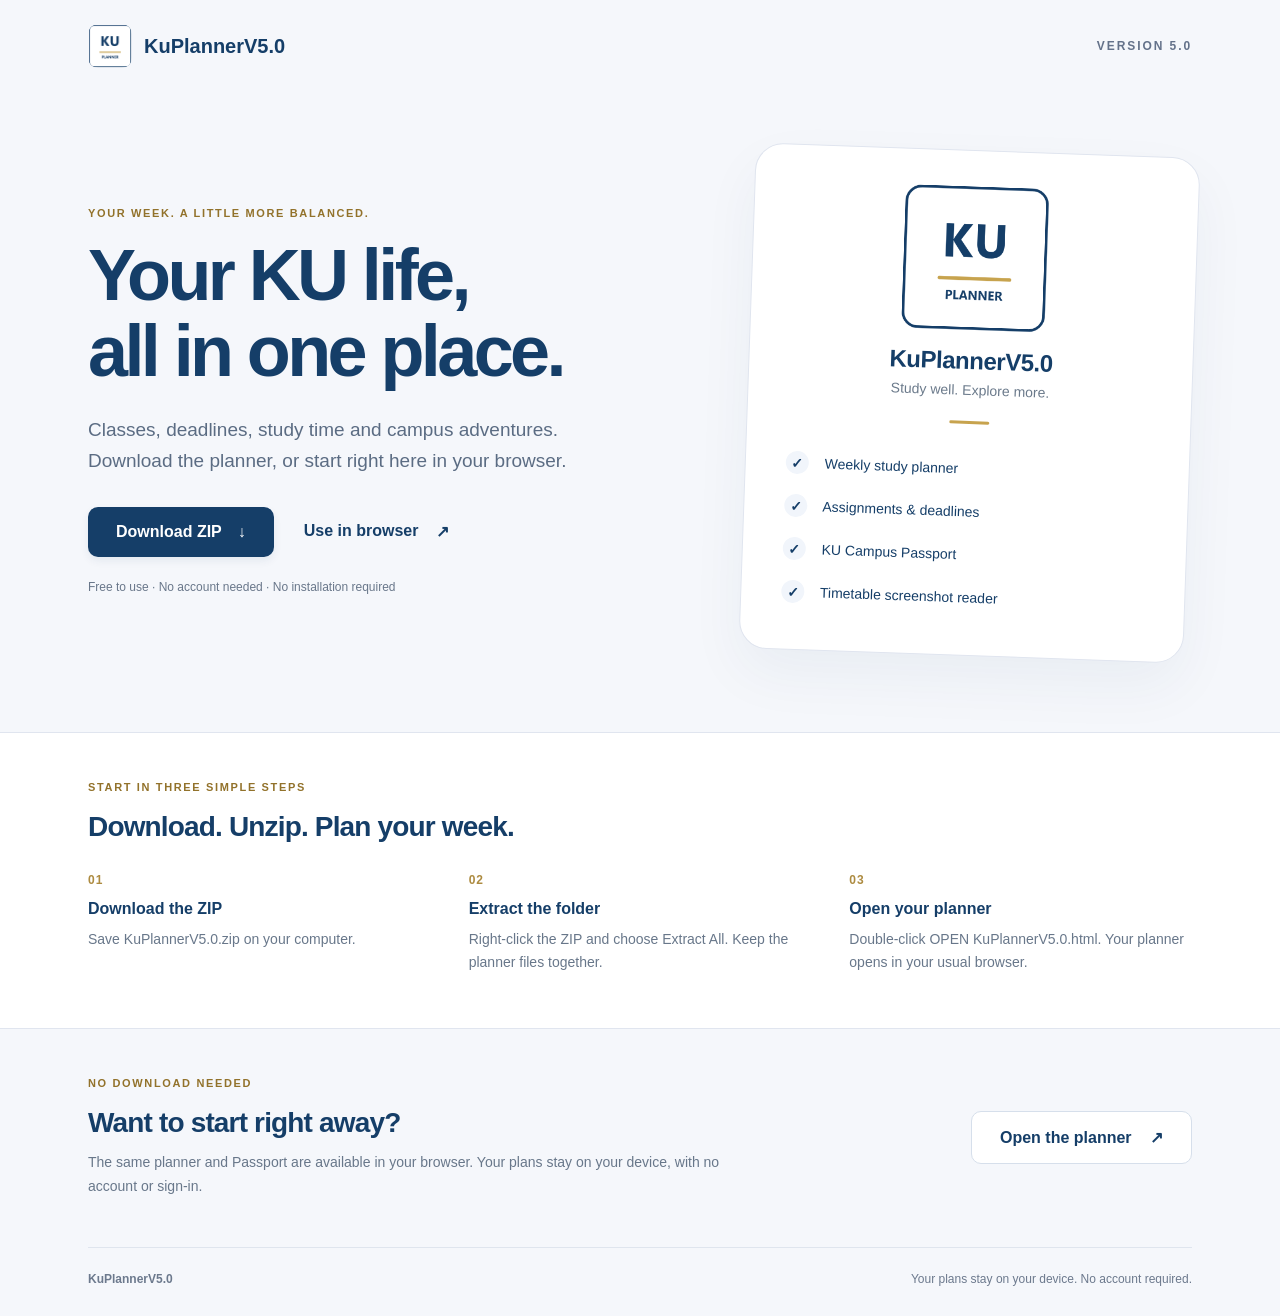
==== download.html @ 321b48bc "Publish KuPlannerV5.0 Publish the tested V5.0 website and downloadable ZIP. Remove installation prom" ====
<!doctype html>
<html lang="en">
<head>
  <meta charset="utf-8"><meta name="viewport" content="width=device-width,initial-scale=1">
  <meta name="theme-color" content="#153e68"><meta name="description" content="KuPlannerV5.0: download the ZIP or use the study planner and KU Campus Passport in your browser. Free to use, no account required.">
  <title>KuPlannerV5.0 · Download or open</title>
  <link rel="manifest" href="manifest.webmanifest"><link rel="icon" href="KUPlanner.ico">
  <link rel="stylesheet" href="download-v5.css"><script defer src="desktop-app-v5.js"></script>
</head>
<body class="install-page">
  <header class="get-header"><a href="index.html" class="brand"><img src="icon-192.png" width="44" height="44" alt=""><span>KuPlannerV5.0</span></a><span class="version">VERSION 5.0</span></header>
  <main>
    <section class="get-hero">
      <div class="get-copy"><p class="eyebrow">YOUR WEEK. A LITTLE MORE BALANCED.</p><h1>Your KU life,<br>all in one place.</h1><p class="intro">Classes, deadlines, study time and campus adventures. Download the planner, or start right here in your browser.</p><div class="get-buttons"><a class="install-primary" href="KuPlannerV5.0.zip" download="KuPlannerV5.0.zip">Download ZIP <span aria-hidden="true">↓</span></a><a class="use-online" href="index.html">Use in browser <span aria-hidden="true">↗</span></a></div><p class="install-note">Free to use · No account needed · No installation required</p></div>
      <div class="app-card"><img class="hero-icon" src="icon-512.png" alt="KU Planner icon" width="180" height="180"><strong>KuPlannerV5.0</strong><span>Study well. Explore more.</span><div class="card-rule"></div><ul><li><span aria-hidden="true">✓</span> Weekly study planner</li><li><span aria-hidden="true">✓</span> Assignments & deadlines</li><li><span aria-hidden="true">✓</span> KU Campus Passport</li><li><span aria-hidden="true">✓</span> Timetable screenshot reader</li></ul></div>
    </section>
    <section class="get-steps" aria-labelledby="stepsTitle"><div class="section-intro"><p class="eyebrow">START IN THREE SIMPLE STEPS</p><h2 id="stepsTitle">Download. Unzip. Plan your week.</h2></div><ol><li><span>01</span><div><h3>Download the ZIP</h3><p>Save KuPlannerV5.0.zip on your computer.</p></div></li><li><span>02</span><div><h3>Extract the folder</h3><p>Right-click the ZIP and choose Extract All. Keep the planner files together.</p></div></li><li><span>03</span><div><h3>Open your planner</h3><p>Double-click OPEN KuPlannerV5.0.html. Your planner opens in your usual browser.</p></div></li></ol></section>
    <section class="offline-download"><div><p class="eyebrow">NO DOWNLOAD NEEDED</p><h2>Want to start right away?</h2><p>The same planner and Passport are available in your browser. Your plans stay on your device, with no account or sign-in.</p></div><a class="download-zip" href="index.html">Open the planner <span aria-hidden="true">↗</span></a></section>
  </main>
  <footer class="get-footer"><span>KuPlannerV5.0</span><p>Your plans stay on your device. No account required.</p></footer>
</body></html>
---- download-v5.css ----
*{box-sizing:border-box}body{margin:0;background:#f5f7fb;color:#153e68;font-family:"Segoe UI",Arial,sans-serif}a{color:inherit}button,a{-webkit-tap-highlight-color:transparent}button{font:inherit;cursor:pointer}a:focus-visible,button:focus-visible{outline:3px solid #c7a34e;outline-offset:5px}.get-header{max-width:1152px;margin:auto;padding:24px 24px;display:flex;align-items:center;justify-content:space-between}.brand{display:flex;align-items:center;gap:12px;font-size:20px;font-weight:700;text-decoration:none}.brand img{border-radius:10px}.version{font-size:12px;letter-spacing:.16em;font-weight:700;color:#64728a}.get-hero{max-width:1152px;margin:auto;display:grid;grid-template-columns:1.3fr 1fr;gap:80px;padding:58px 24px 76px;align-items:center}.eyebrow{font-size:11px;font-weight:800;letter-spacing:.15em;color:#92722b;margin:0 0 18px}h1{font-size:clamp(44px,5.7vw,72px);line-height:1.06;letter-spacing:-.05em;margin:0 0 24px;font-weight:750}.intro{font-size:19px;line-height:1.65;color:#5b6c83;max-width:490px;margin:0 0 30px}.get-buttons{display:flex;gap:12px;align-items:center;flex-wrap:wrap}.install-primary,.download-zip{background:#153e68;color:white;border:0;border-radius:10px;padding:16px 28px;font-size:16px;font-weight:700;text-decoration:none;box-shadow:0 4px 8px #153e6812}.install-primary:hover,.download-zip:hover{background:#245583}.use-online{padding:16px 18px;text-decoration:none;font-weight:650;display:flex;gap:18px}.use-online:hover{text-decoration:underline}.install-note{font-size:12px;line-height:1.8;color:#69778a;max-width:450px;margin:20px 0 0}.install-feedback{font-size:14px;line-height:1.5;min-height:1.5em}.app-card{border-radius:28px;background:#fff;border:1px solid #e0e5ef;padding:32px 40px 36px;box-shadow:0 24px 56px #17375b0d;display:flex;align-items:center;flex-direction:column;transform:rotate(2deg)}.hero-icon{width:150px;height:150px;margin-bottom:14px}.app-card>strong{font-size:24px;letter-spacing:-.02em}.app-card>span{font-size:14px;color:#6b7a8b;margin-top:7px}.card-rule{height:3px;width:40px;background:#c7a34e;border-radius:4px;margin:23px 0}.app-card ul{padding:0;margin:0;list-style:none;align-self:stretch}.app-card li{padding:10px 0;font-size:14px}.app-card li span{display:inline-flex;align-items:center;justify-content:center;width:23px;height:23px;background:#f1f5fb;border-radius:50%;margin-right:12px;font-weight:800}.get-steps{background:white;border-block:1px solid #e0e5ef;padding:48px max(24px,calc((100vw - 1104px)/2)) 54px}.section-intro h2,.offline-download h2{font-size:28px;letter-spacing:-.03em;margin:0 0 24px}.get-steps ol{display:grid;grid-template-columns:repeat(3,1fr);list-style:none;padding:0;margin:30px 0 0;gap:38px}.get-steps li>span{font-size:12px;font-weight:800;letter-spacing:.08em;color:#ad8b40;display:block;margin-bottom:13px}.get-steps h3{font-size:16px;margin:0 0 10px}.get-steps li p{font-size:14px;line-height:1.65;color:#68778a;margin:0}.offline-download{max-width:1152px;margin:auto;padding:48px 24px;display:flex;align-items:center;gap:48px;justify-content:space-between}.offline-download>div{max-width:640px}.offline-download h2{margin-bottom:12px}.offline-download p:not(.eyebrow){font-size:14px;color:#68778a;line-height:1.7;margin:0}.download-zip{white-space:nowrap;box-shadow:none;background:white;border:1px solid #d6dfeb;color:#153e68}.download-zip:hover{background:#eaf0f8}.download-zip span{margin-left:14px}.get-footer{border-top:1px solid #dfe5ee;max-width:1104px;margin:auto;padding:24px 0 30px;display:flex;align-items:center;justify-content:space-between;gap:20px;font-size:12px;color:#6c798d}.get-footer>span{white-space:nowrap;font-weight:700}.get-footer p{margin:0;text-align:right}.install-page>.desktop-app-bar{margin:0 auto 20px}.install-page .desktop-app-actions button{border:1px solid #ccd7e6;background:#153e68;color:white;padding:10px 14px;border-radius:8px}.desktop-app-help button{padding:10px 18px;border:0;border-radius:8px;color:white;background:#153e68}.desktop-app-help ol{padding-left:20px;line-height:1.7}.desktop-app-help h2{font-size:24px}.desktop-app-help a{font-weight:700}@media(max-width:780px){.get-hero{grid-template-columns:1fr;gap:30px;padding-top:26px;padding-bottom:40px}.app-card{transform:none;max-width:440px;width:100%;margin:auto}.get-steps ol{grid-template-columns:1fr;gap:25px}.get-steps li{display:flex;gap:22px}.get-steps li>span{margin-top:4px}.offline-download{align-items:flex-start;flex-direction:column;gap:24px}.get-footer{margin:0 24px;align-items:flex-start;flex-direction:column;gap:10px}.get-footer p{text-align:left}.get-header{padding-top:20px}.version{font-size:10px}.get-steps{padding-block:32px}}

.install-primary{display:inline-flex;gap:16px;align-items:center;text-decoration:none}.install-primary:hover{background:#245583}
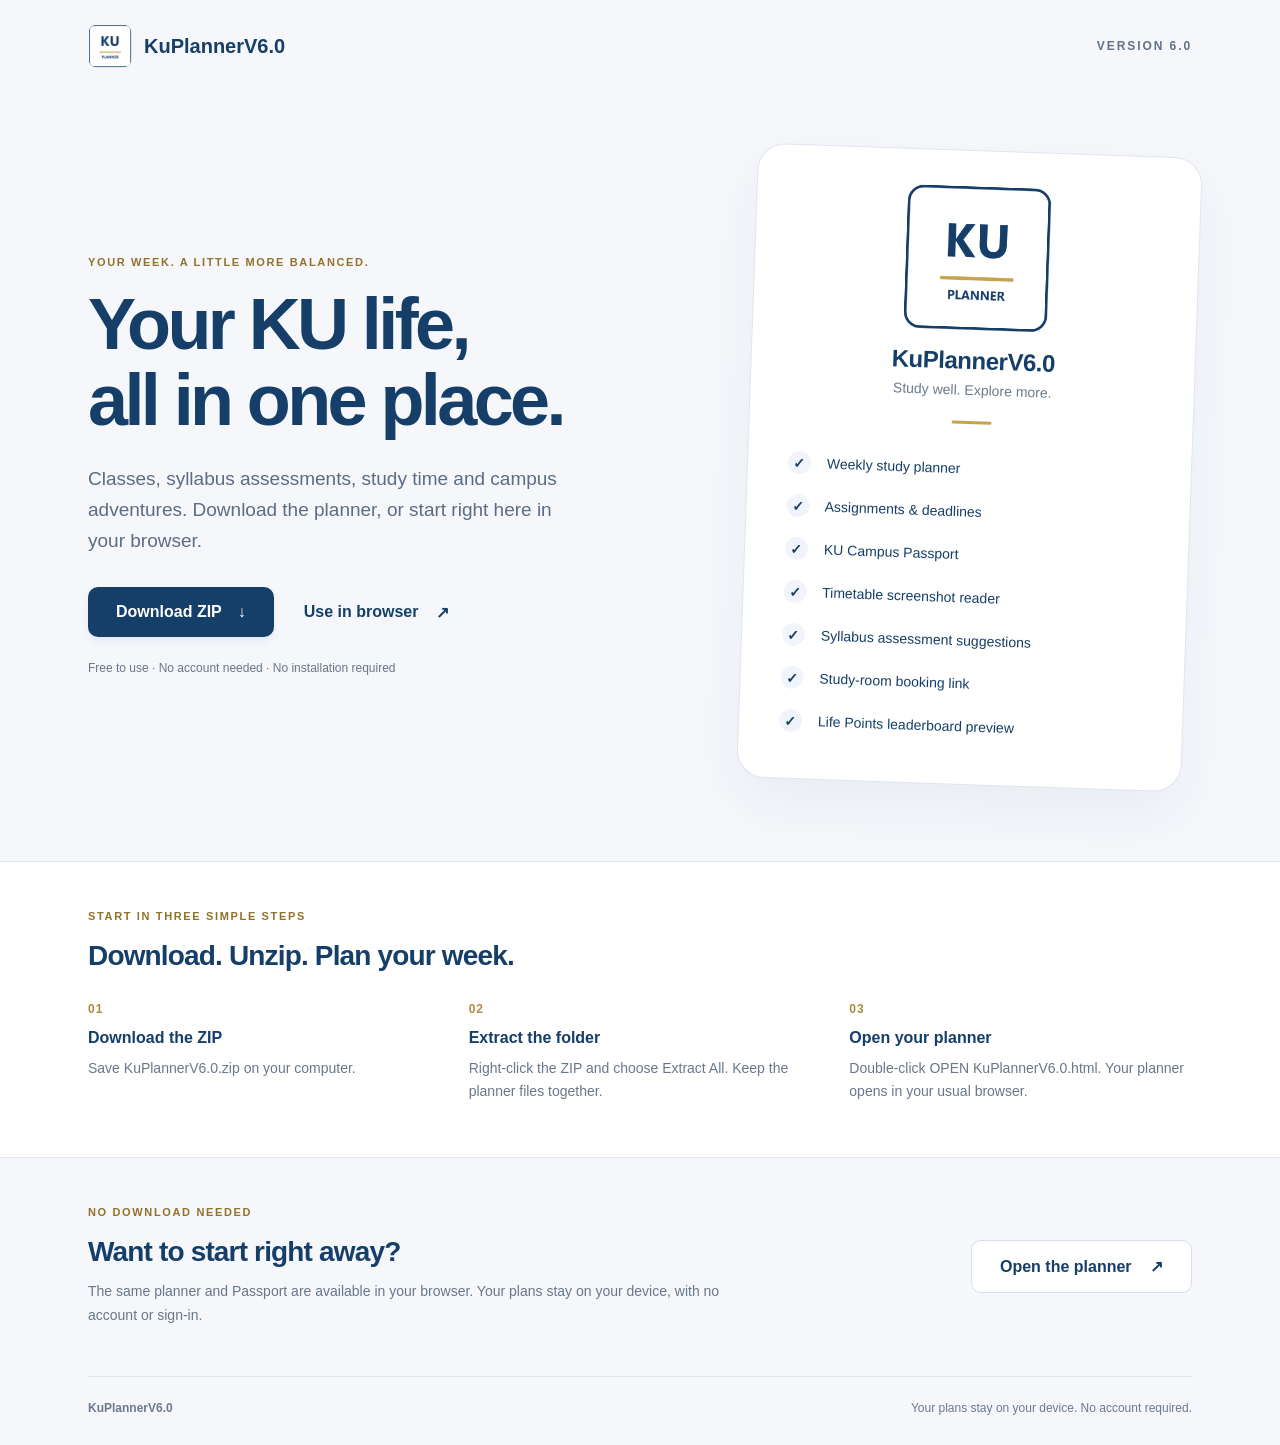
==== commit 38910831: "Publish KuPlannerV6.0 Add the KU Library study-room booking link, a clearly labeled sample Life Poin" ====
--- a/download.html
+++ b/download.html
@@ -2,20 +2,20 @@
 <html lang="en">
 <head>
   <meta charset="utf-8"><meta name="viewport" content="width=device-width,initial-scale=1">
-  <meta name="theme-color" content="#153e68"><meta name="description" content="KuPlannerV5.0: download the ZIP or use the study planner and KU Campus Passport in your browser. Free to use, no account required.">
-  <title>KuPlannerV5.0 · Download or open</title>
+  <meta name="theme-color" content="#153e68"><meta name="description" content="KuPlannerV6.0: download the ZIP or use the study planner and KU Campus Passport in your browser. Free to use, no account required.">
+  <title>KuPlannerV6.0 · Download or open</title>
   <link rel="manifest" href="manifest.webmanifest"><link rel="icon" href="KUPlanner.ico">
-  <link rel="stylesheet" href="download-v5.css"><script defer src="desktop-app-v5.js"></script>
+  <link rel="stylesheet" href="download-v6.css"><script defer src="desktop-app-v6.js"></script>
 </head>
 <body class="install-page">
-  <header class="get-header"><a href="index.html" class="brand"><img src="icon-192.png" width="44" height="44" alt=""><span>KuPlannerV5.0</span></a><span class="version">VERSION 5.0</span></header>
+  <header class="get-header"><a href="index.html" class="brand"><img src="icon-192.png" width="44" height="44" alt=""><span>KuPlannerV6.0</span></a><span class="version">VERSION 6.0</span></header>
   <main>
     <section class="get-hero">
-      <div class="get-copy"><p class="eyebrow">YOUR WEEK. A LITTLE MORE BALANCED.</p><h1>Your KU life,<br>all in one place.</h1><p class="intro">Classes, deadlines, study time and campus adventures. Download the planner, or start right here in your browser.</p><div class="get-buttons"><a class="install-primary" href="KuPlannerV5.0.zip" download="KuPlannerV5.0.zip">Download ZIP <span aria-hidden="true">↓</span></a><a class="use-online" href="index.html">Use in browser <span aria-hidden="true">↗</span></a></div><p class="install-note">Free to use · No account needed · No installation required</p></div>
-      <div class="app-card"><img class="hero-icon" src="icon-512.png" alt="KU Planner icon" width="180" height="180"><strong>KuPlannerV5.0</strong><span>Study well. Explore more.</span><div class="card-rule"></div><ul><li><span aria-hidden="true">✓</span> Weekly study planner</li><li><span aria-hidden="true">✓</span> Assignments & deadlines</li><li><span aria-hidden="true">✓</span> KU Campus Passport</li><li><span aria-hidden="true">✓</span> Timetable screenshot reader</li></ul></div>
+      <div class="get-copy"><p class="eyebrow">YOUR WEEK. A LITTLE MORE BALANCED.</p><h1>Your KU life,<br>all in one place.</h1><p class="intro">Classes, syllabus assessments, study time and campus adventures. Download the planner, or start right here in your browser.</p><div class="get-buttons"><a class="install-primary" href="KuPlannerV6.0.zip" download="KuPlannerV6.0.zip">Download ZIP <span aria-hidden="true">↓</span></a><a class="use-online" href="index.html">Use in browser <span aria-hidden="true">↗</span></a></div><p class="install-note">Free to use · No account needed · No installation required</p></div>
+      <div class="app-card"><img class="hero-icon" src="icon-512.png" alt="KU Planner icon" width="180" height="180"><strong>KuPlannerV6.0</strong><span>Study well. Explore more.</span><div class="card-rule"></div><ul><li><span aria-hidden="true">✓</span> Weekly study planner</li><li><span aria-hidden="true">✓</span> Assignments & deadlines</li><li><span aria-hidden="true">✓</span> KU Campus Passport</li><li><span aria-hidden="true">✓</span> Timetable screenshot reader</li><li><span aria-hidden="true">✓</span> Syllabus assessment suggestions</li><li><span aria-hidden="true">✓</span> Study-room booking link</li><li><span aria-hidden="true">✓</span> Life Points leaderboard preview</li></ul></div>
     </section>
-    <section class="get-steps" aria-labelledby="stepsTitle"><div class="section-intro"><p class="eyebrow">START IN THREE SIMPLE STEPS</p><h2 id="stepsTitle">Download. Unzip. Plan your week.</h2></div><ol><li><span>01</span><div><h3>Download the ZIP</h3><p>Save KuPlannerV5.0.zip on your computer.</p></div></li><li><span>02</span><div><h3>Extract the folder</h3><p>Right-click the ZIP and choose Extract All. Keep the planner files together.</p></div></li><li><span>03</span><div><h3>Open your planner</h3><p>Double-click OPEN KuPlannerV5.0.html. Your planner opens in your usual browser.</p></div></li></ol></section>
+    <section class="get-steps" aria-labelledby="stepsTitle"><div class="section-intro"><p class="eyebrow">START IN THREE SIMPLE STEPS</p><h2 id="stepsTitle">Download. Unzip. Plan your week.</h2></div><ol><li><span>01</span><div><h3>Download the ZIP</h3><p>Save KuPlannerV6.0.zip on your computer.</p></div></li><li><span>02</span><div><h3>Extract the folder</h3><p>Right-click the ZIP and choose Extract All. Keep the planner files together.</p></div></li><li><span>03</span><div><h3>Open your planner</h3><p>Double-click OPEN KuPlannerV6.0.html. Your planner opens in your usual browser.</p></div></li></ol></section>
     <section class="offline-download"><div><p class="eyebrow">NO DOWNLOAD NEEDED</p><h2>Want to start right away?</h2><p>The same planner and Passport are available in your browser. Your plans stay on your device, with no account or sign-in.</p></div><a class="download-zip" href="index.html">Open the planner <span aria-hidden="true">↗</span></a></section>
   </main>
-  <footer class="get-footer"><span>KuPlannerV5.0</span><p>Your plans stay on your device. No account required.</p></footer>
+  <footer class="get-footer"><span>KuPlannerV6.0</span><p>Your plans stay on your device. No account required.</p></footer>
 </body></html>
--- a/download-v6.css
+++ b/download-v6.css
@@ -0,0 +1,3 @@
+*{box-sizing:border-box}body{margin:0;background:#f5f7fb;color:#153e68;font-family:"Segoe UI",Arial,sans-serif}a{color:inherit}button,a{-webkit-tap-highlight-color:transparent}button{font:inherit;cursor:pointer}a:focus-visible,button:focus-visible{outline:3px solid #c7a34e;outline-offset:5px}.get-header{max-width:1152px;margin:auto;padding:24px 24px;display:flex;align-items:center;justify-content:space-between}.brand{display:flex;align-items:center;gap:12px;font-size:20px;font-weight:700;text-decoration:none}.brand img{border-radius:10px}.version{font-size:12px;letter-spacing:.16em;font-weight:700;color:#64728a}.get-hero{max-width:1152px;margin:auto;display:grid;grid-template-columns:1.3fr 1fr;gap:80px;padding:58px 24px 76px;align-items:center}.eyebrow{font-size:11px;font-weight:800;letter-spacing:.15em;color:#92722b;margin:0 0 18px}h1{font-size:clamp(44px,5.7vw,72px);line-height:1.06;letter-spacing:-.05em;margin:0 0 24px;font-weight:750}.intro{font-size:19px;line-height:1.65;color:#5b6c83;max-width:490px;margin:0 0 30px}.get-buttons{display:flex;gap:12px;align-items:center;flex-wrap:wrap}.install-primary,.download-zip{background:#153e68;color:white;border:0;border-radius:10px;padding:16px 28px;font-size:16px;font-weight:700;text-decoration:none;box-shadow:0 4px 8px #153e6812}.install-primary:hover,.download-zip:hover{background:#245583}.use-online{padding:16px 18px;text-decoration:none;font-weight:650;display:flex;gap:18px}.use-online:hover{text-decoration:underline}.install-note{font-size:12px;line-height:1.8;color:#69778a;max-width:450px;margin:20px 0 0}.install-feedback{font-size:14px;line-height:1.5;min-height:1.5em}.app-card{border-radius:28px;background:#fff;border:1px solid #e0e5ef;padding:32px 40px 36px;box-shadow:0 24px 56px #17375b0d;display:flex;align-items:center;flex-direction:column;transform:rotate(2deg)}.hero-icon{width:150px;height:150px;margin-bottom:14px}.app-card>strong{font-size:24px;letter-spacing:-.02em}.app-card>span{font-size:14px;color:#6b7a8b;margin-top:7px}.card-rule{height:3px;width:40px;background:#c7a34e;border-radius:4px;margin:23px 0}.app-card ul{padding:0;margin:0;list-style:none;align-self:stretch}.app-card li{padding:10px 0;font-size:14px}.app-card li span{display:inline-flex;align-items:center;justify-content:center;width:23px;height:23px;background:#f1f5fb;border-radius:50%;margin-right:12px;font-weight:800}.get-steps{background:white;border-block:1px solid #e0e5ef;padding:48px max(24px,calc((100vw - 1104px)/2)) 54px}.section-intro h2,.offline-download h2{font-size:28px;letter-spacing:-.03em;margin:0 0 24px}.get-steps ol{display:grid;grid-template-columns:repeat(3,1fr);list-style:none;padding:0;margin:30px 0 0;gap:38px}.get-steps li>span{font-size:12px;font-weight:800;letter-spacing:.08em;color:#ad8b40;display:block;margin-bottom:13px}.get-steps h3{font-size:16px;margin:0 0 10px}.get-steps li p{font-size:14px;line-height:1.65;color:#68778a;margin:0}.offline-download{max-width:1152px;margin:auto;padding:48px 24px;display:flex;align-items:center;gap:48px;justify-content:space-between}.offline-download>div{max-width:640px}.offline-download h2{margin-bottom:12px}.offline-download p:not(.eyebrow){font-size:14px;color:#68778a;line-height:1.7;margin:0}.download-zip{white-space:nowrap;box-shadow:none;background:white;border:1px solid #d6dfeb;color:#153e68}.download-zip:hover{background:#eaf0f8}.download-zip span{margin-left:14px}.get-footer{border-top:1px solid #dfe5ee;max-width:1104px;margin:auto;padding:24px 0 30px;display:flex;align-items:center;justify-content:space-between;gap:20px;font-size:12px;color:#6c798d}.get-footer>span{white-space:nowrap;font-weight:700}.get-footer p{margin:0;text-align:right}.install-page>.desktop-app-bar{margin:0 auto 20px}.install-page .desktop-app-actions button{border:1px solid #ccd7e6;background:#153e68;color:white;padding:10px 14px;border-radius:8px}.desktop-app-help button{padding:10px 18px;border:0;border-radius:8px;color:white;background:#153e68}.desktop-app-help ol{padding-left:20px;line-height:1.7}.desktop-app-help h2{font-size:24px}.desktop-app-help a{font-weight:700}@media(max-width:780px){.get-hero{grid-template-columns:1fr;gap:30px;padding-top:26px;padding-bottom:40px}.app-card{transform:none;max-width:440px;width:100%;margin:auto}.get-steps ol{grid-template-columns:1fr;gap:25px}.get-steps li{display:flex;gap:22px}.get-steps li>span{margin-top:4px}.offline-download{align-items:flex-start;flex-direction:column;gap:24px}.get-footer{margin:0 24px;align-items:flex-start;flex-direction:column;gap:10px}.get-footer p{text-align:left}.get-header{padding-top:20px}.version{font-size:10px}.get-steps{padding-block:32px}}
+
+.install-primary{display:inline-flex;gap:16px;align-items:center;text-decoration:none}.install-primary:hover{background:#245583}
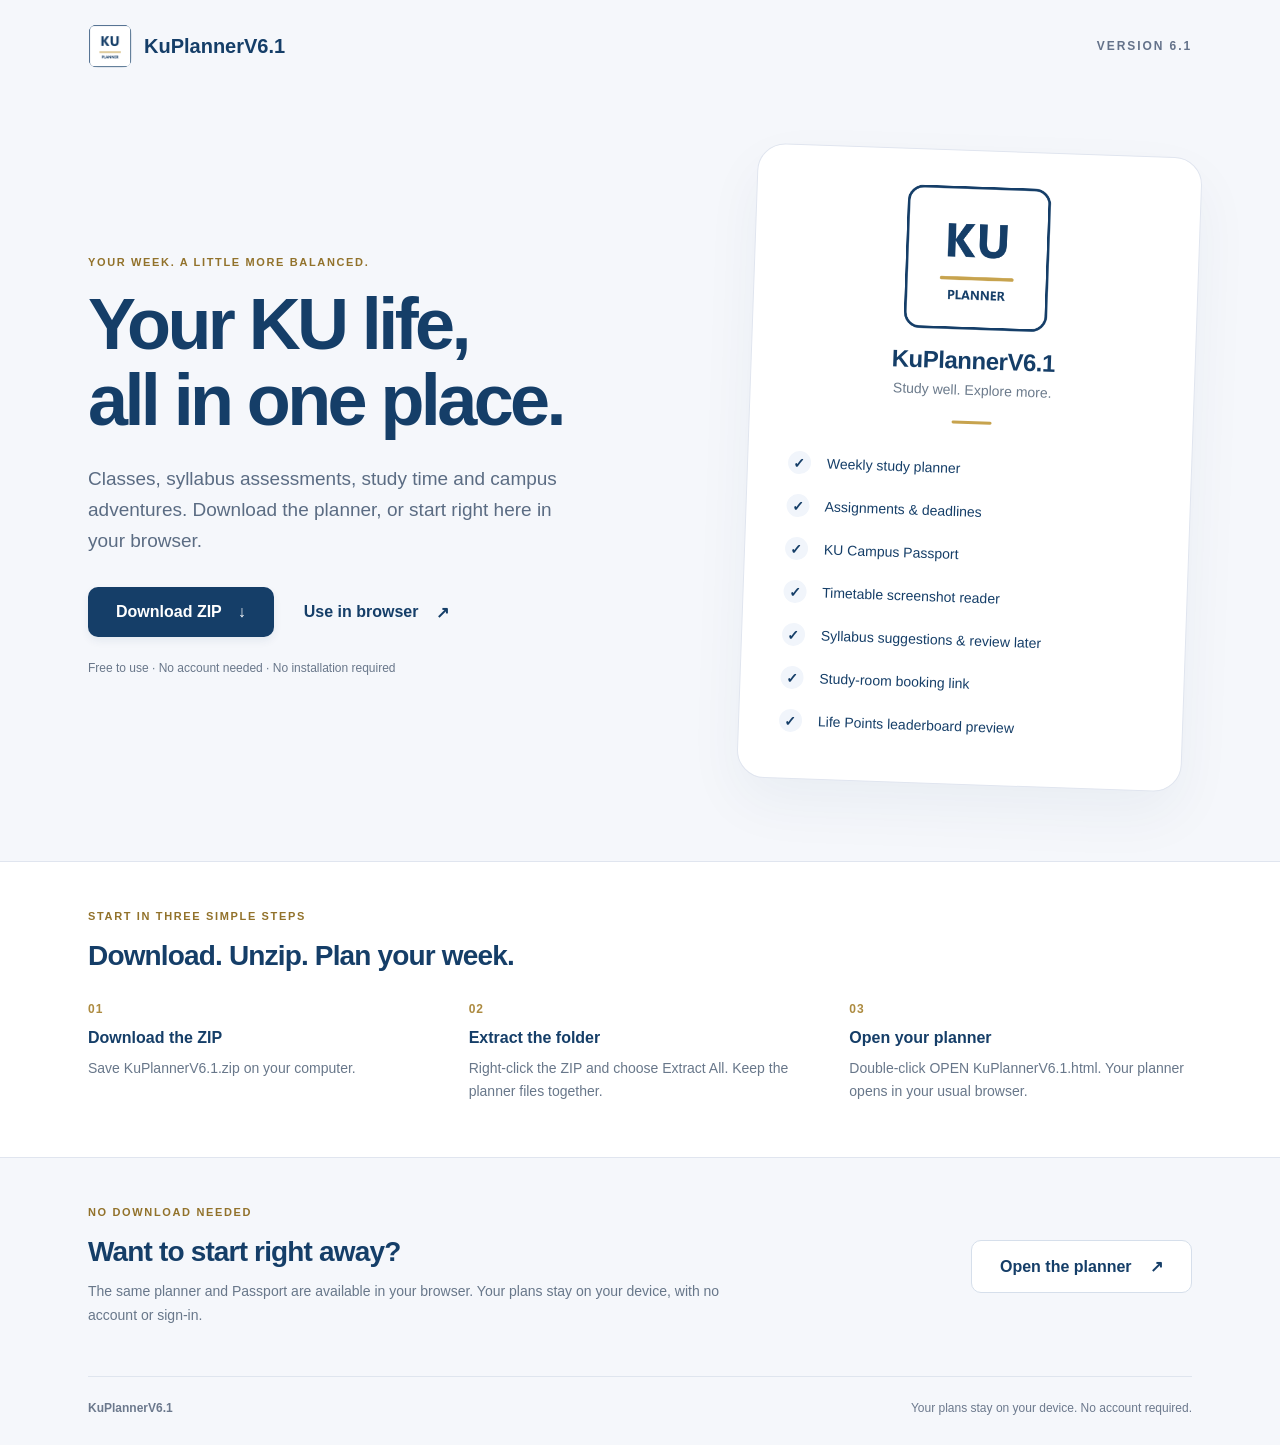
==== commit 91d21b68: "Publish KuPlannerV6.1: priorities, review later and study reminders Rank unfinished assignments due " ====
--- a/download.html
+++ b/download.html
@@ -2,20 +2,20 @@
 <html lang="en">
 <head>
   <meta charset="utf-8"><meta name="viewport" content="width=device-width,initial-scale=1">
-  <meta name="theme-color" content="#153e68"><meta name="description" content="KuPlannerV6.0: download the ZIP or use the study planner and KU Campus Passport in your browser. Free to use, no account required.">
-  <title>KuPlannerV6.0 · Download or open</title>
+  <meta name="theme-color" content="#153e68"><meta name="description" content="KuPlannerV6.1: download the ZIP or use the study planner and KU Campus Passport in your browser. Free to use, no account required.">
+  <title>KuPlannerV6.1 · Download or open</title>
   <link rel="manifest" href="manifest.webmanifest"><link rel="icon" href="KUPlanner.ico">
-  <link rel="stylesheet" href="download-v6.css"><script defer src="desktop-app-v6.js"></script>
+  <link rel="stylesheet" href="download-v61.css"><script defer src="desktop-app-v61.js"></script>
 </head>
 <body class="install-page">
-  <header class="get-header"><a href="index.html" class="brand"><img src="icon-192.png" width="44" height="44" alt=""><span>KuPlannerV6.0</span></a><span class="version">VERSION 6.0</span></header>
+  <header class="get-header"><a href="index.html" class="brand"><img src="icon-192.png" width="44" height="44" alt=""><span>KuPlannerV6.1</span></a><span class="version">VERSION 6.1</span></header>
   <main>
     <section class="get-hero">
-      <div class="get-copy"><p class="eyebrow">YOUR WEEK. A LITTLE MORE BALANCED.</p><h1>Your KU life,<br>all in one place.</h1><p class="intro">Classes, syllabus assessments, study time and campus adventures. Download the planner, or start right here in your browser.</p><div class="get-buttons"><a class="install-primary" href="KuPlannerV6.0.zip" download="KuPlannerV6.0.zip">Download ZIP <span aria-hidden="true">↓</span></a><a class="use-online" href="index.html">Use in browser <span aria-hidden="true">↗</span></a></div><p class="install-note">Free to use · No account needed · No installation required</p></div>
-      <div class="app-card"><img class="hero-icon" src="icon-512.png" alt="KU Planner icon" width="180" height="180"><strong>KuPlannerV6.0</strong><span>Study well. Explore more.</span><div class="card-rule"></div><ul><li><span aria-hidden="true">✓</span> Weekly study planner</li><li><span aria-hidden="true">✓</span> Assignments & deadlines</li><li><span aria-hidden="true">✓</span> KU Campus Passport</li><li><span aria-hidden="true">✓</span> Timetable screenshot reader</li><li><span aria-hidden="true">✓</span> Syllabus assessment suggestions</li><li><span aria-hidden="true">✓</span> Study-room booking link</li><li><span aria-hidden="true">✓</span> Life Points leaderboard preview</li></ul></div>
+      <div class="get-copy"><p class="eyebrow">YOUR WEEK. A LITTLE MORE BALANCED.</p><h1>Your KU life,<br>all in one place.</h1><p class="intro">Classes, syllabus assessments, study time and campus adventures. Download the planner, or start right here in your browser.</p><div class="get-buttons"><a class="install-primary" href="KuPlannerV6.1.zip" download="KuPlannerV6.1.zip">Download ZIP <span aria-hidden="true">↓</span></a><a class="use-online" href="index.html">Use in browser <span aria-hidden="true">↗</span></a></div><p class="install-note">Free to use · No account needed · No installation required</p></div>
+      <div class="app-card"><img class="hero-icon" src="icon-512.png" alt="KU Planner icon" width="180" height="180"><strong>KuPlannerV6.1</strong><span>Study well. Explore more.</span><div class="card-rule"></div><ul><li><span aria-hidden="true">✓</span> Weekly study planner</li><li><span aria-hidden="true">✓</span> Assignments & deadlines</li><li><span aria-hidden="true">✓</span> KU Campus Passport</li><li><span aria-hidden="true">✓</span> Timetable screenshot reader</li><li><span aria-hidden="true">✓</span> Syllabus suggestions &amp; review later</li><li><span aria-hidden="true">✓</span> Study-room booking link</li><li><span aria-hidden="true">✓</span> Life Points leaderboard preview</li></ul></div>
     </section>
-    <section class="get-steps" aria-labelledby="stepsTitle"><div class="section-intro"><p class="eyebrow">START IN THREE SIMPLE STEPS</p><h2 id="stepsTitle">Download. Unzip. Plan your week.</h2></div><ol><li><span>01</span><div><h3>Download the ZIP</h3><p>Save KuPlannerV6.0.zip on your computer.</p></div></li><li><span>02</span><div><h3>Extract the folder</h3><p>Right-click the ZIP and choose Extract All. Keep the planner files together.</p></div></li><li><span>03</span><div><h3>Open your planner</h3><p>Double-click OPEN KuPlannerV6.0.html. Your planner opens in your usual browser.</p></div></li></ol></section>
+    <section class="get-steps" aria-labelledby="stepsTitle"><div class="section-intro"><p class="eyebrow">START IN THREE SIMPLE STEPS</p><h2 id="stepsTitle">Download. Unzip. Plan your week.</h2></div><ol><li><span>01</span><div><h3>Download the ZIP</h3><p>Save KuPlannerV6.1.zip on your computer.</p></div></li><li><span>02</span><div><h3>Extract the folder</h3><p>Right-click the ZIP and choose Extract All. Keep the planner files together.</p></div></li><li><span>03</span><div><h3>Open your planner</h3><p>Double-click OPEN KuPlannerV6.1.html. Your planner opens in your usual browser.</p></div></li></ol></section>
     <section class="offline-download"><div><p class="eyebrow">NO DOWNLOAD NEEDED</p><h2>Want to start right away?</h2><p>The same planner and Passport are available in your browser. Your plans stay on your device, with no account or sign-in.</p></div><a class="download-zip" href="index.html">Open the planner <span aria-hidden="true">↗</span></a></section>
   </main>
-  <footer class="get-footer"><span>KuPlannerV6.0</span><p>Your plans stay on your device. No account required.</p></footer>
+  <footer class="get-footer"><span>KuPlannerV6.1</span><p>Your plans stay on your device. No account required.</p></footer>
 </body></html>
--- a/download-v61.css
+++ b/download-v61.css
@@ -0,0 +1,3 @@
+*{box-sizing:border-box}body{margin:0;background:#f5f7fb;color:#153e68;font-family:"Segoe UI",Arial,sans-serif}a{color:inherit}button,a{-webkit-tap-highlight-color:transparent}button{font:inherit;cursor:pointer}a:focus-visible,button:focus-visible{outline:3px solid #c7a34e;outline-offset:5px}.get-header{max-width:1152px;margin:auto;padding:24px 24px;display:flex;align-items:center;justify-content:space-between}.brand{display:flex;align-items:center;gap:12px;font-size:20px;font-weight:700;text-decoration:none}.brand img{border-radius:10px}.version{font-size:12px;letter-spacing:.16em;font-weight:700;color:#64728a}.get-hero{max-width:1152px;margin:auto;display:grid;grid-template-columns:1.3fr 1fr;gap:80px;padding:58px 24px 76px;align-items:center}.eyebrow{font-size:11px;font-weight:800;letter-spacing:.15em;color:#92722b;margin:0 0 18px}h1{font-size:clamp(44px,5.7vw,72px);line-height:1.06;letter-spacing:-.05em;margin:0 0 24px;font-weight:750}.intro{font-size:19px;line-height:1.65;color:#5b6c83;max-width:490px;margin:0 0 30px}.get-buttons{display:flex;gap:12px;align-items:center;flex-wrap:wrap}.install-primary,.download-zip{background:#153e68;color:white;border:0;border-radius:10px;padding:16px 28px;font-size:16px;font-weight:700;text-decoration:none;box-shadow:0 4px 8px #153e6812}.install-primary:hover,.download-zip:hover{background:#245583}.use-online{padding:16px 18px;text-decoration:none;font-weight:650;display:flex;gap:18px}.use-online:hover{text-decoration:underline}.install-note{font-size:12px;line-height:1.8;color:#69778a;max-width:450px;margin:20px 0 0}.install-feedback{font-size:14px;line-height:1.5;min-height:1.5em}.app-card{border-radius:28px;background:#fff;border:1px solid #e0e5ef;padding:32px 40px 36px;box-shadow:0 24px 56px #17375b0d;display:flex;align-items:center;flex-direction:column;transform:rotate(2deg)}.hero-icon{width:150px;height:150px;margin-bottom:14px}.app-card>strong{font-size:24px;letter-spacing:-.02em}.app-card>span{font-size:14px;color:#6b7a8b;margin-top:7px}.card-rule{height:3px;width:40px;background:#c7a34e;border-radius:4px;margin:23px 0}.app-card ul{padding:0;margin:0;list-style:none;align-self:stretch}.app-card li{padding:10px 0;font-size:14px}.app-card li span{display:inline-flex;align-items:center;justify-content:center;width:23px;height:23px;background:#f1f5fb;border-radius:50%;margin-right:12px;font-weight:800}.get-steps{background:white;border-block:1px solid #e0e5ef;padding:48px max(24px,calc((100vw - 1104px)/2)) 54px}.section-intro h2,.offline-download h2{font-size:28px;letter-spacing:-.03em;margin:0 0 24px}.get-steps ol{display:grid;grid-template-columns:repeat(3,1fr);list-style:none;padding:0;margin:30px 0 0;gap:38px}.get-steps li>span{font-size:12px;font-weight:800;letter-spacing:.08em;color:#ad8b40;display:block;margin-bottom:13px}.get-steps h3{font-size:16px;margin:0 0 10px}.get-steps li p{font-size:14px;line-height:1.65;color:#68778a;margin:0}.offline-download{max-width:1152px;margin:auto;padding:48px 24px;display:flex;align-items:center;gap:48px;justify-content:space-between}.offline-download>div{max-width:640px}.offline-download h2{margin-bottom:12px}.offline-download p:not(.eyebrow){font-size:14px;color:#68778a;line-height:1.7;margin:0}.download-zip{white-space:nowrap;box-shadow:none;background:white;border:1px solid #d6dfeb;color:#153e68}.download-zip:hover{background:#eaf0f8}.download-zip span{margin-left:14px}.get-footer{border-top:1px solid #dfe5ee;max-width:1104px;margin:auto;padding:24px 0 30px;display:flex;align-items:center;justify-content:space-between;gap:20px;font-size:12px;color:#6c798d}.get-footer>span{white-space:nowrap;font-weight:700}.get-footer p{margin:0;text-align:right}.install-page>.desktop-app-bar{margin:0 auto 20px}.install-page .desktop-app-actions button{border:1px solid #ccd7e6;background:#153e68;color:white;padding:10px 14px;border-radius:8px}.desktop-app-help button{padding:10px 18px;border:0;border-radius:8px;color:white;background:#153e68}.desktop-app-help ol{padding-left:20px;line-height:1.7}.desktop-app-help h2{font-size:24px}.desktop-app-help a{font-weight:700}@media(max-width:780px){.get-hero{grid-template-columns:1fr;gap:30px;padding-top:26px;padding-bottom:40px}.app-card{transform:none;max-width:440px;width:100%;margin:auto}.get-steps ol{grid-template-columns:1fr;gap:25px}.get-steps li{display:flex;gap:22px}.get-steps li>span{margin-top:4px}.offline-download{align-items:flex-start;flex-direction:column;gap:24px}.get-footer{margin:0 24px;align-items:flex-start;flex-direction:column;gap:10px}.get-footer p{text-align:left}.get-header{padding-top:20px}.version{font-size:10px}.get-steps{padding-block:32px}}
+
+.install-primary{display:inline-flex;gap:16px;align-items:center;text-decoration:none}.install-primary:hover{background:#245583}
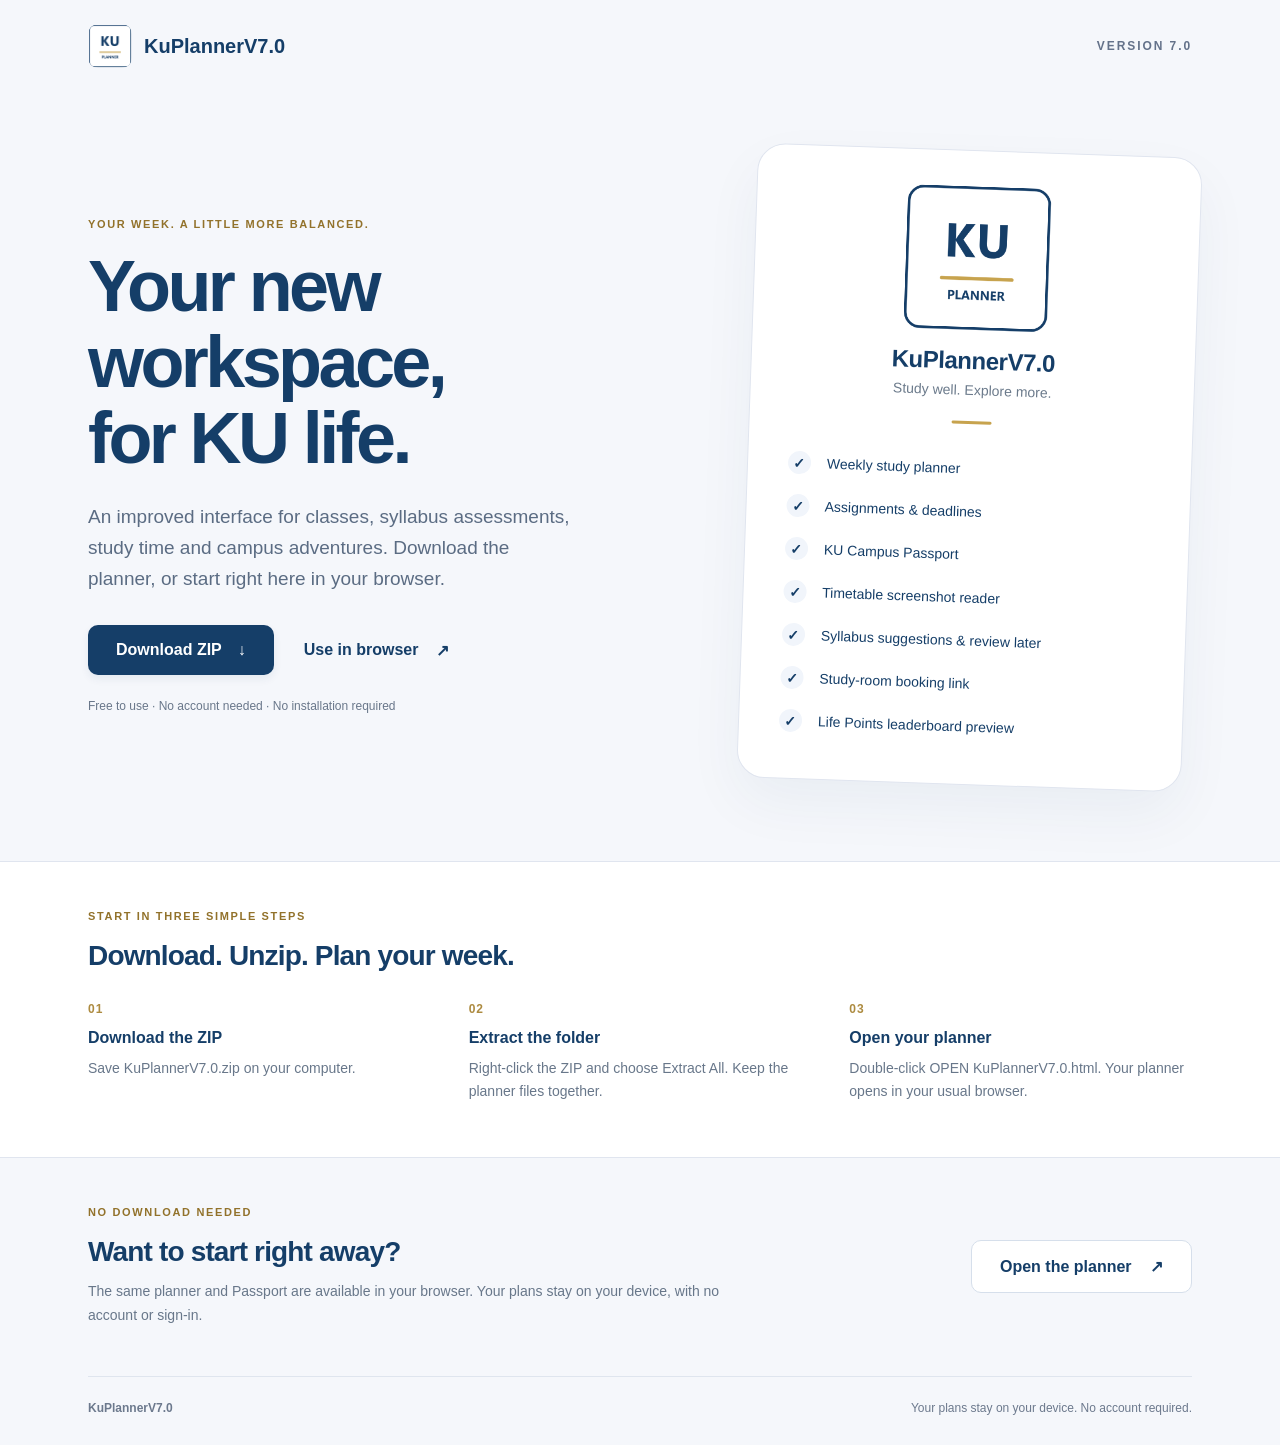
==== commit 7547958f: "Publish KuPlannerV7.0: new UI and assessment types Publish the supplied improved sidebar UI with the" ====
--- a/download.html
+++ b/download.html
@@ -2,20 +2,20 @@
 <html lang="en">
 <head>
   <meta charset="utf-8"><meta name="viewport" content="width=device-width,initial-scale=1">
-  <meta name="theme-color" content="#153e68"><meta name="description" content="KuPlannerV6.1: download the ZIP or use the study planner and KU Campus Passport in your browser. Free to use, no account required.">
-  <title>KuPlannerV6.1 · Download or open</title>
+  <meta name="theme-color" content="#153e68"><meta name="description" content="KuPlannerV7.0: download the ZIP or use the study planner and KU Campus Passport in your browser. Free to use, no account required.">
+  <title>KuPlannerV7.0 · Download or open</title>
   <link rel="manifest" href="manifest.webmanifest"><link rel="icon" href="KUPlanner.ico">
-  <link rel="stylesheet" href="download-v61.css"><script defer src="desktop-app-v61.js"></script>
+  <link rel="stylesheet" href="download-v7.css"><script defer src="app-runtime-v7.js"></script>
 </head>
 <body class="install-page">
-  <header class="get-header"><a href="index.html" class="brand"><img src="icon-192.png" width="44" height="44" alt=""><span>KuPlannerV6.1</span></a><span class="version">VERSION 6.1</span></header>
+  <header class="get-header"><a href="index.html" class="brand"><img src="icon-192.png" width="44" height="44" alt=""><span>KuPlannerV7.0</span></a><span class="version">VERSION 7.0</span></header>
   <main>
     <section class="get-hero">
-      <div class="get-copy"><p class="eyebrow">YOUR WEEK. A LITTLE MORE BALANCED.</p><h1>Your KU life,<br>all in one place.</h1><p class="intro">Classes, syllabus assessments, study time and campus adventures. Download the planner, or start right here in your browser.</p><div class="get-buttons"><a class="install-primary" href="KuPlannerV6.1.zip" download="KuPlannerV6.1.zip">Download ZIP <span aria-hidden="true">↓</span></a><a class="use-online" href="index.html">Use in browser <span aria-hidden="true">↗</span></a></div><p class="install-note">Free to use · No account needed · No installation required</p></div>
-      <div class="app-card"><img class="hero-icon" src="icon-512.png" alt="KU Planner icon" width="180" height="180"><strong>KuPlannerV6.1</strong><span>Study well. Explore more.</span><div class="card-rule"></div><ul><li><span aria-hidden="true">✓</span> Weekly study planner</li><li><span aria-hidden="true">✓</span> Assignments & deadlines</li><li><span aria-hidden="true">✓</span> KU Campus Passport</li><li><span aria-hidden="true">✓</span> Timetable screenshot reader</li><li><span aria-hidden="true">✓</span> Syllabus suggestions &amp; review later</li><li><span aria-hidden="true">✓</span> Study-room booking link</li><li><span aria-hidden="true">✓</span> Life Points leaderboard preview</li></ul></div>
+      <div class="get-copy"><p class="eyebrow">YOUR WEEK. A LITTLE MORE BALANCED.</p><h1>Your new workspace,<br>for KU life.</h1><p class="intro">An improved interface for classes, syllabus assessments, study time and campus adventures. Download the planner, or start right here in your browser.</p><div class="get-buttons"><a class="install-primary" href="KuPlannerV7.0.zip" download="KuPlannerV7.0.zip">Download ZIP <span aria-hidden="true">↓</span></a><a class="use-online" href="index.html">Use in browser <span aria-hidden="true">↗</span></a></div><p class="install-note">Free to use · No account needed · No installation required</p></div>
+      <div class="app-card"><img class="hero-icon" src="icon-512.png" alt="KU Planner icon" width="180" height="180"><strong>KuPlannerV7.0</strong><span>Study well. Explore more.</span><div class="card-rule"></div><ul><li><span aria-hidden="true">✓</span> Weekly study planner</li><li><span aria-hidden="true">✓</span> Assignments & deadlines</li><li><span aria-hidden="true">✓</span> KU Campus Passport</li><li><span aria-hidden="true">✓</span> Timetable screenshot reader</li><li><span aria-hidden="true">✓</span> Syllabus suggestions &amp; review later</li><li><span aria-hidden="true">✓</span> Study-room booking link</li><li><span aria-hidden="true">✓</span> Life Points leaderboard preview</li></ul></div>
     </section>
-    <section class="get-steps" aria-labelledby="stepsTitle"><div class="section-intro"><p class="eyebrow">START IN THREE SIMPLE STEPS</p><h2 id="stepsTitle">Download. Unzip. Plan your week.</h2></div><ol><li><span>01</span><div><h3>Download the ZIP</h3><p>Save KuPlannerV6.1.zip on your computer.</p></div></li><li><span>02</span><div><h3>Extract the folder</h3><p>Right-click the ZIP and choose Extract All. Keep the planner files together.</p></div></li><li><span>03</span><div><h3>Open your planner</h3><p>Double-click OPEN KuPlannerV6.1.html. Your planner opens in your usual browser.</p></div></li></ol></section>
+    <section class="get-steps" aria-labelledby="stepsTitle"><div class="section-intro"><p class="eyebrow">START IN THREE SIMPLE STEPS</p><h2 id="stepsTitle">Download. Unzip. Plan your week.</h2></div><ol><li><span>01</span><div><h3>Download the ZIP</h3><p>Save KuPlannerV7.0.zip on your computer.</p></div></li><li><span>02</span><div><h3>Extract the folder</h3><p>Right-click the ZIP and choose Extract All. Keep the planner files together.</p></div></li><li><span>03</span><div><h3>Open your planner</h3><p>Double-click OPEN KuPlannerV7.0.html. Your planner opens in your usual browser.</p></div></li></ol></section>
     <section class="offline-download"><div><p class="eyebrow">NO DOWNLOAD NEEDED</p><h2>Want to start right away?</h2><p>The same planner and Passport are available in your browser. Your plans stay on your device, with no account or sign-in.</p></div><a class="download-zip" href="index.html">Open the planner <span aria-hidden="true">↗</span></a></section>
   </main>
-  <footer class="get-footer"><span>KuPlannerV6.1</span><p>Your plans stay on your device. No account required.</p></footer>
+  <footer class="get-footer"><span>KuPlannerV7.0</span><p>Your plans stay on your device. No account required.</p></footer>
 </body></html>
--- a/download-v7.css
+++ b/download-v7.css
@@ -0,0 +1,3 @@
+*{box-sizing:border-box}body{margin:0;background:#f5f7fb;color:#153e68;font-family:"Segoe UI",Arial,sans-serif}a{color:inherit}button,a{-webkit-tap-highlight-color:transparent}button{font:inherit;cursor:pointer}a:focus-visible,button:focus-visible{outline:3px solid #c7a34e;outline-offset:5px}.get-header{max-width:1152px;margin:auto;padding:24px 24px;display:flex;align-items:center;justify-content:space-between}.brand{display:flex;align-items:center;gap:12px;font-size:20px;font-weight:700;text-decoration:none}.brand img{border-radius:10px}.version{font-size:12px;letter-spacing:.16em;font-weight:700;color:#64728a}.get-hero{max-width:1152px;margin:auto;display:grid;grid-template-columns:1.3fr 1fr;gap:80px;padding:58px 24px 76px;align-items:center}.eyebrow{font-size:11px;font-weight:800;letter-spacing:.15em;color:#92722b;margin:0 0 18px}h1{font-size:clamp(44px,5.7vw,72px);line-height:1.06;letter-spacing:-.05em;margin:0 0 24px;font-weight:750}.intro{font-size:19px;line-height:1.65;color:#5b6c83;max-width:490px;margin:0 0 30px}.get-buttons{display:flex;gap:12px;align-items:center;flex-wrap:wrap}.install-primary,.download-zip{background:#153e68;color:white;border:0;border-radius:10px;padding:16px 28px;font-size:16px;font-weight:700;text-decoration:none;box-shadow:0 4px 8px #153e6812}.install-primary:hover,.download-zip:hover{background:#245583}.use-online{padding:16px 18px;text-decoration:none;font-weight:650;display:flex;gap:18px}.use-online:hover{text-decoration:underline}.install-note{font-size:12px;line-height:1.8;color:#69778a;max-width:450px;margin:20px 0 0}.install-feedback{font-size:14px;line-height:1.5;min-height:1.5em}.app-card{border-radius:28px;background:#fff;border:1px solid #e0e5ef;padding:32px 40px 36px;box-shadow:0 24px 56px #17375b0d;display:flex;align-items:center;flex-direction:column;transform:rotate(2deg)}.hero-icon{width:150px;height:150px;margin-bottom:14px}.app-card>strong{font-size:24px;letter-spacing:-.02em}.app-card>span{font-size:14px;color:#6b7a8b;margin-top:7px}.card-rule{height:3px;width:40px;background:#c7a34e;border-radius:4px;margin:23px 0}.app-card ul{padding:0;margin:0;list-style:none;align-self:stretch}.app-card li{padding:10px 0;font-size:14px}.app-card li span{display:inline-flex;align-items:center;justify-content:center;width:23px;height:23px;background:#f1f5fb;border-radius:50%;margin-right:12px;font-weight:800}.get-steps{background:white;border-block:1px solid #e0e5ef;padding:48px max(24px,calc((100vw - 1104px)/2)) 54px}.section-intro h2,.offline-download h2{font-size:28px;letter-spacing:-.03em;margin:0 0 24px}.get-steps ol{display:grid;grid-template-columns:repeat(3,1fr);list-style:none;padding:0;margin:30px 0 0;gap:38px}.get-steps li>span{font-size:12px;font-weight:800;letter-spacing:.08em;color:#ad8b40;display:block;margin-bottom:13px}.get-steps h3{font-size:16px;margin:0 0 10px}.get-steps li p{font-size:14px;line-height:1.65;color:#68778a;margin:0}.offline-download{max-width:1152px;margin:auto;padding:48px 24px;display:flex;align-items:center;gap:48px;justify-content:space-between}.offline-download>div{max-width:640px}.offline-download h2{margin-bottom:12px}.offline-download p:not(.eyebrow){font-size:14px;color:#68778a;line-height:1.7;margin:0}.download-zip{white-space:nowrap;box-shadow:none;background:white;border:1px solid #d6dfeb;color:#153e68}.download-zip:hover{background:#eaf0f8}.download-zip span{margin-left:14px}.get-footer{border-top:1px solid #dfe5ee;max-width:1104px;margin:auto;padding:24px 0 30px;display:flex;align-items:center;justify-content:space-between;gap:20px;font-size:12px;color:#6c798d}.get-footer>span{white-space:nowrap;font-weight:700}.get-footer p{margin:0;text-align:right}.install-page>.desktop-app-bar{margin:0 auto 20px}.install-page .desktop-app-actions button{border:1px solid #ccd7e6;background:#153e68;color:white;padding:10px 14px;border-radius:8px}.desktop-app-help button{padding:10px 18px;border:0;border-radius:8px;color:white;background:#153e68}.desktop-app-help ol{padding-left:20px;line-height:1.7}.desktop-app-help h2{font-size:24px}.desktop-app-help a{font-weight:700}@media(max-width:780px){.get-hero{grid-template-columns:1fr;gap:30px;padding-top:26px;padding-bottom:40px}.app-card{transform:none;max-width:440px;width:100%;margin:auto}.get-steps ol{grid-template-columns:1fr;gap:25px}.get-steps li{display:flex;gap:22px}.get-steps li>span{margin-top:4px}.offline-download{align-items:flex-start;flex-direction:column;gap:24px}.get-footer{margin:0 24px;align-items:flex-start;flex-direction:column;gap:10px}.get-footer p{text-align:left}.get-header{padding-top:20px}.version{font-size:10px}.get-steps{padding-block:32px}}
+
+.install-primary{display:inline-flex;gap:16px;align-items:center;text-decoration:none}.install-primary:hover{background:#245583}
